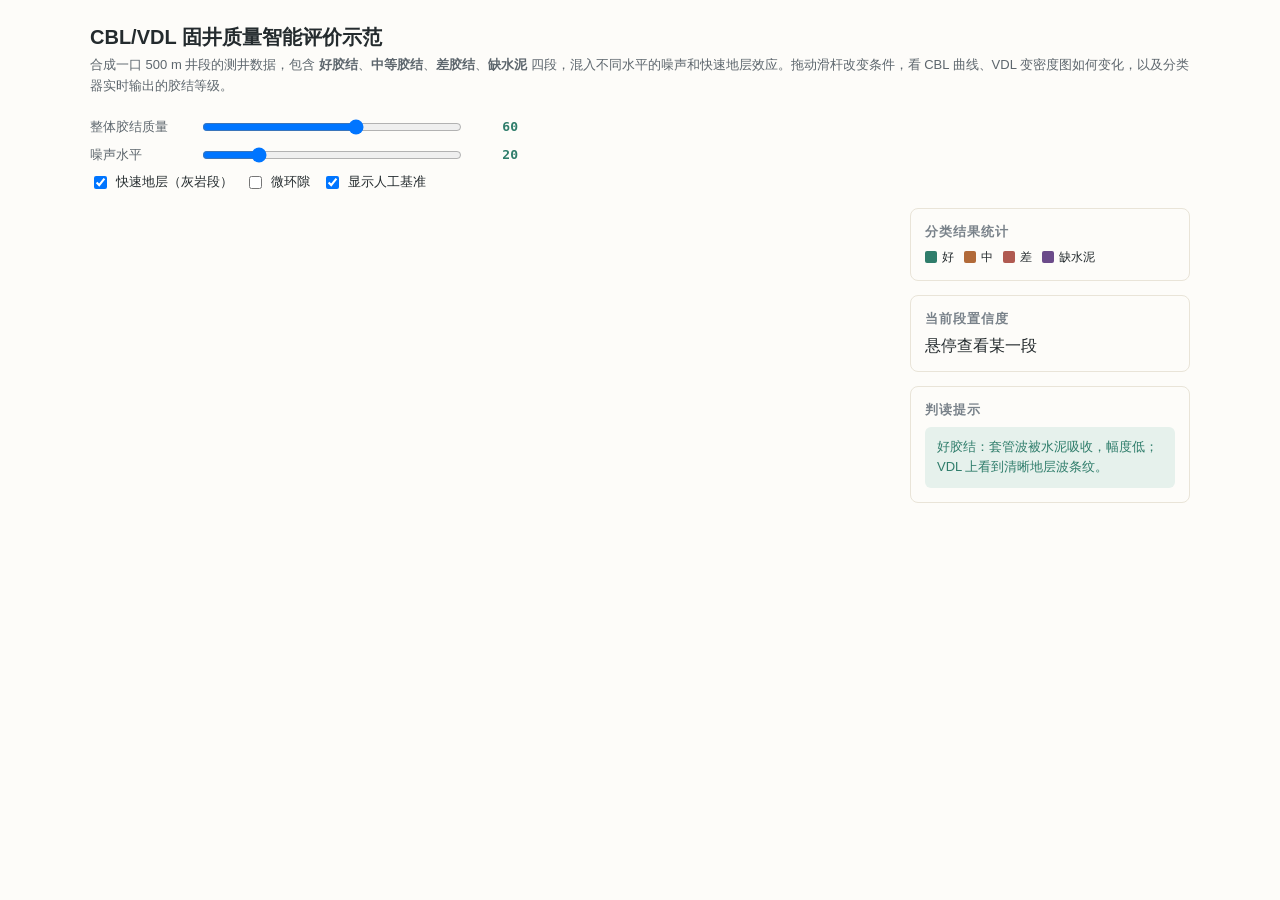
==== assets/cases/c1-cement-quality/demo/index.html @ 36af348d "Add files via upload" ====
<!DOCTYPE html>
<html lang="zh-CN">
<head>
<meta charset="UTF-8">
<meta name="viewport" content="width=device-width, initial-scale=1">
<title>示范：固井质量智能评价 CBL/VDL</title>
<style>
  body { font-family: -apple-system, "PingFang SC", "Microsoft YaHei", sans-serif; max-width: 1100px; margin: 0 auto; padding: 24px 20px; color: #242b2e; background: #fdfcf9; }
  h1 { font-size: 20px; margin: 0 0 4px; }
  .lead { color: #5d666d; font-size: 13px; margin: 0 0 20px; line-height: 1.6; }
  .ctl { display: flex; align-items: center; gap: 10px; margin-bottom: 8px; font-size: 13px; }
  .ctl label { min-width: 100px; color: #5d666d; }
  .ctl input[type=range] { flex: 1; max-width: 260px; }
  .ctl .val { min-width: 44px; text-align: right; font-family: monospace; color: #2f7d6b; font-weight: 600; }
  .switches { display: flex; gap: 12px; margin-bottom: 16px; font-size: 13px; }
  .switches label { display: flex; align-items: center; gap: 6px; cursor: pointer; }
  .layout { display: grid; grid-template-columns: 1fr 280px; gap: 20px; }
  @media (max-width: 900px) { .layout { grid-template-columns: 1fr; } }
  .tracks { display: flex; gap: 0; position: relative; }
  .track-wrap { position: relative; }
  .depth-axis { font-family: monospace; font-size: 10px; color: #9ba3a9; width: 52px; flex-shrink: 0; }
  .depth-axis .tick { position: absolute; right: 8px; }
  svg.track { display: block; }
  .track-header { font-size: 11px; font-family: monospace; color: #79828a; text-align: center; padding: 4px 0; border-bottom: 1px solid #e9e4d8; margin-bottom: 2px; }
  .side .panel { background: #fdfcf9; border: 1px solid #e9e4d8; border-radius: 8px; padding: 14px; margin-bottom: 14px; }
  .side .panel h3 { margin: 0 0 8px; font-size: 13px; color: #79828a; text-transform: uppercase; letter-spacing: 1px; font-weight: 600; }
  .stat-row { display: flex; justify-content: space-between; font-size: 13px; padding: 4px 0; border-bottom: 1px dashed #eeeae0; }
  .stat-row:last-child { border-bottom: none; }
  .stat-row .k { color: #5d666d; }
  .stat-row .v { font-family: monospace; font-weight: 600; }
  .grade-legend { display: flex; gap: 10px; flex-wrap: wrap; font-size: 12px; margin-top: 8px; }
  .grade-legend span { display: inline-flex; align-items: center; gap: 5px; }
  .grade-legend i { display: inline-block; width: 12px; height: 12px; border-radius: 2px; }
  .conf-bar { background: #eeeae0; border-radius: 3px; overflow: hidden; height: 6px; margin-top: 4px; }
  .conf-bar > div { height: 100%; transition: width 0.15s; }
  .verdict { padding: 10px 12px; border-radius: 6px; font-size: 13px; line-height: 1.6; }
  .verdict.ok { background: #e6f1ec; color: #2f7d6b; }
  .verdict.warn { background: #f8ecdf; color: #b26a39; }
  .verdict.bad { background: #f9e9e5; color: #b05a51; }
</style>
</head>
<body>

<h1>CBL/VDL 固井质量智能评价示范</h1>
<p class="lead">合成一口 500 m 井段的测井数据，包含 <b>好胶结</b>、<b>中等胶结</b>、<b>差胶结</b>、<b>缺水泥</b> 四段，混入不同水平的噪声和快速地层效应。拖动滑杆改变条件，看 CBL 曲线、VDL 变密度图如何变化，以及分类器实时输出的胶结等级。</p>

<div class="ctl">
  <label>整体胶结质量</label>
  <input type="range" id="q" min="0" max="100" step="1" value="60">
  <span class="val" id="q-v">60</span>
</div>
<div class="ctl">
  <label>噪声水平</label>
  <input type="range" id="noise" min="0" max="100" step="1" value="20">
  <span class="val" id="noise-v">20</span>
</div>
<div class="switches">
  <label><input type="checkbox" id="fast" checked>快速地层（灰岩段）</label>
  <label><input type="checkbox" id="micro">微环隙</label>
  <label><input type="checkbox" id="show-gt" checked>显示人工基准</label>
</div>

<div class="layout">
  <div class="tracks" id="tracks"></div>
  <div class="side">
    <div class="panel">
      <h3>分类结果统计</h3>
      <div id="stats"></div>
      <div class="grade-legend">
        <span><i style="background:#2f7d6b"></i>好</span>
        <span><i style="background:#b26a39"></i>中</span>
        <span><i style="background:#b05a51"></i>差</span>
        <span><i style="background:#6b4b8a"></i>缺水泥</span>
      </div>
    </div>
    <div class="panel">
      <h3>当前段置信度</h3>
      <div id="cur-conf">悬停查看某一段</div>
    </div>
    <div class="panel">
      <h3>判读提示</h3>
      <div class="verdict ok" id="verdict">好胶结：套管波被水泥吸收，幅度低；VDL 上看到清晰地层波条纹。</div>
    </div>
  </div>
</div>

<script src="demo.js"></script>
</body>
</html>
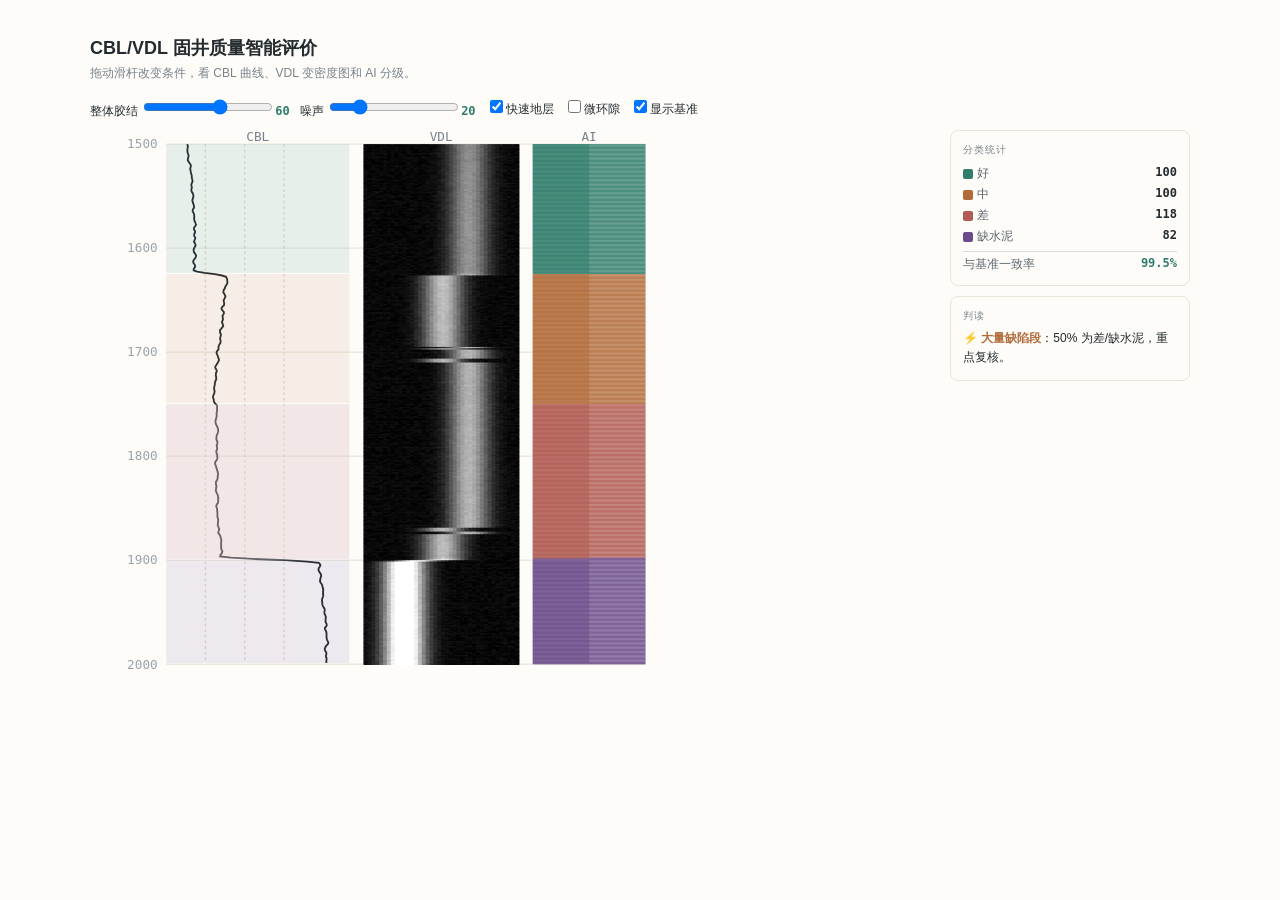
==== commit 8f21bad8: "Add files via upload" ====
--- a/assets/cases/c1-cement-quality/demo/index.html
+++ b/assets/cases/c1-cement-quality/demo/index.html
@@ -85,5 +85,7 @@
 </div>
 
 <script src="demo.js"></script>
+<script>if (window.C1CementQualityDemo) C1CementQualityDemo(document.body);</script>
+
 </body>
 </html>
